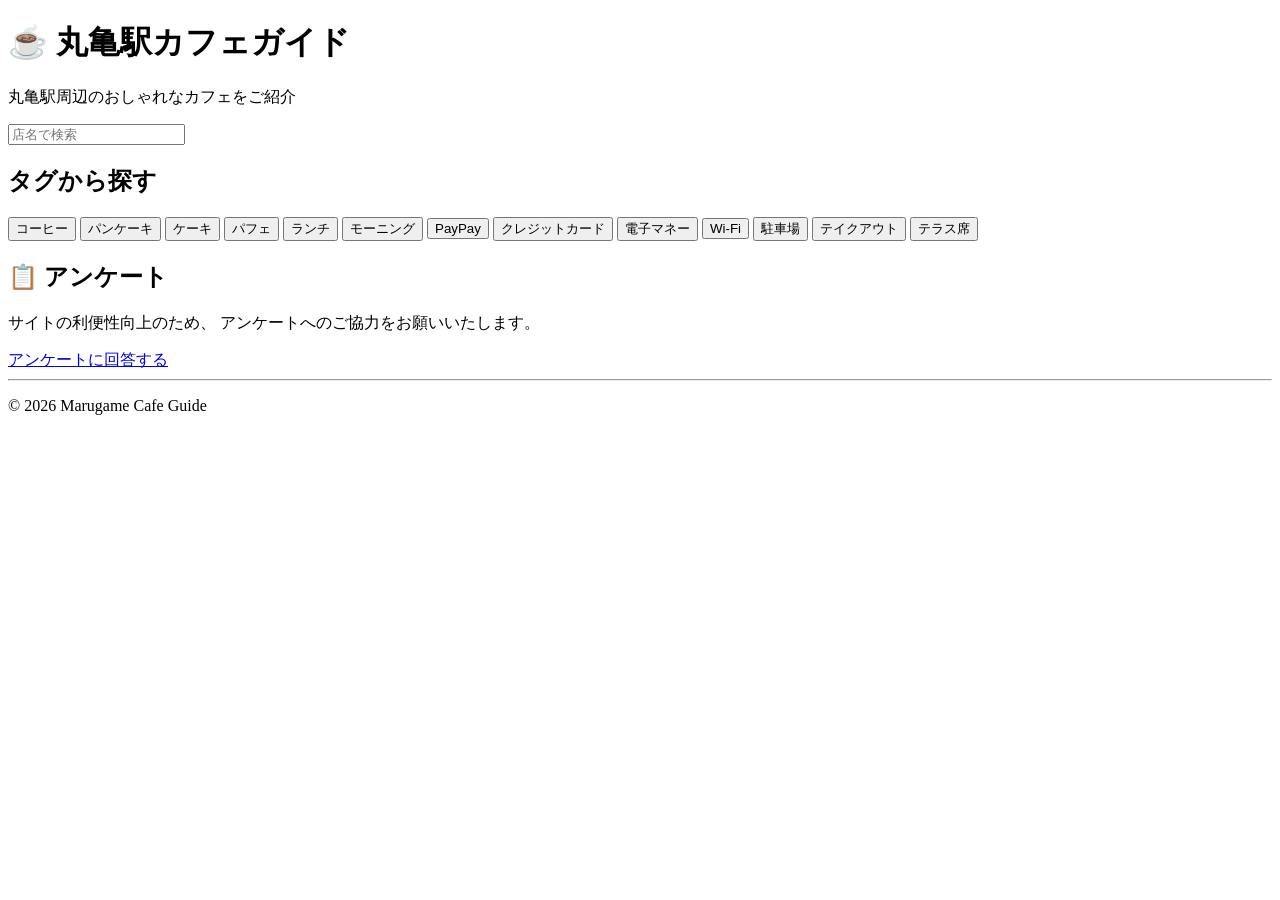
==== index.html @ 2c44eebe "Update index.html" ====
<!DOCTYPE html>
<html lang="ja">
<head>
    <meta charset="UTF-8">
    <meta name="viewport" content="width=device-width, initial-scale=1.0">
    <title>丸亀駅カフェガイド</title>

    <link rel="stylesheet" href="style.css">
</head>

<body>

<header class="hero">
    <h1>☕ 丸亀駅カフェガイド</h1>
    <p>丸亀駅周辺のおしゃれなカフェをご紹介</p>
</header>

<section class="search-area">

    <input
        type="text"
        id="searchInput"
        placeholder="店名で検索">

    <h2>タグから探す</h2>

    <div class="tag-area">

        <button class="tag">コーヒー</button>
        <button class="tag">パンケーキ</button>
        <button class="tag">ケーキ</button>
        <button class="tag">パフェ</button>
        <button class="tag">ランチ</button>
        <button class="tag">モーニング</button>

        <button class="tag">PayPay</button>
        <button class="tag">クレジットカード</button>
        <button class="tag">電子マネー</button>

        <button class="tag">Wi-Fi</button>
        <button class="tag">駐車場</button>
        <button class="tag">テイクアウト</button>
        <button class="tag">テラス席</button>

    </div>

</section>

<main>

<section id="cafeList" class="cafe-grid">

<!-- カフェカードをscript.jsで表示 -->

</section>

</main>

<footer>

<section class="survey">

<h2>📋 アンケート</h2>

<p>
サイトの利便性向上のため、
アンケートへのご協力をお願いいたします。
</p>

<a href="#" class="survey-button">
アンケートに回答する
</a>

</section>

<hr>

<p class="copyright">
© 2026 Marugame Cafe Guide
</p>

</footer>

<script src="script.js"></script>

</body>
</html>
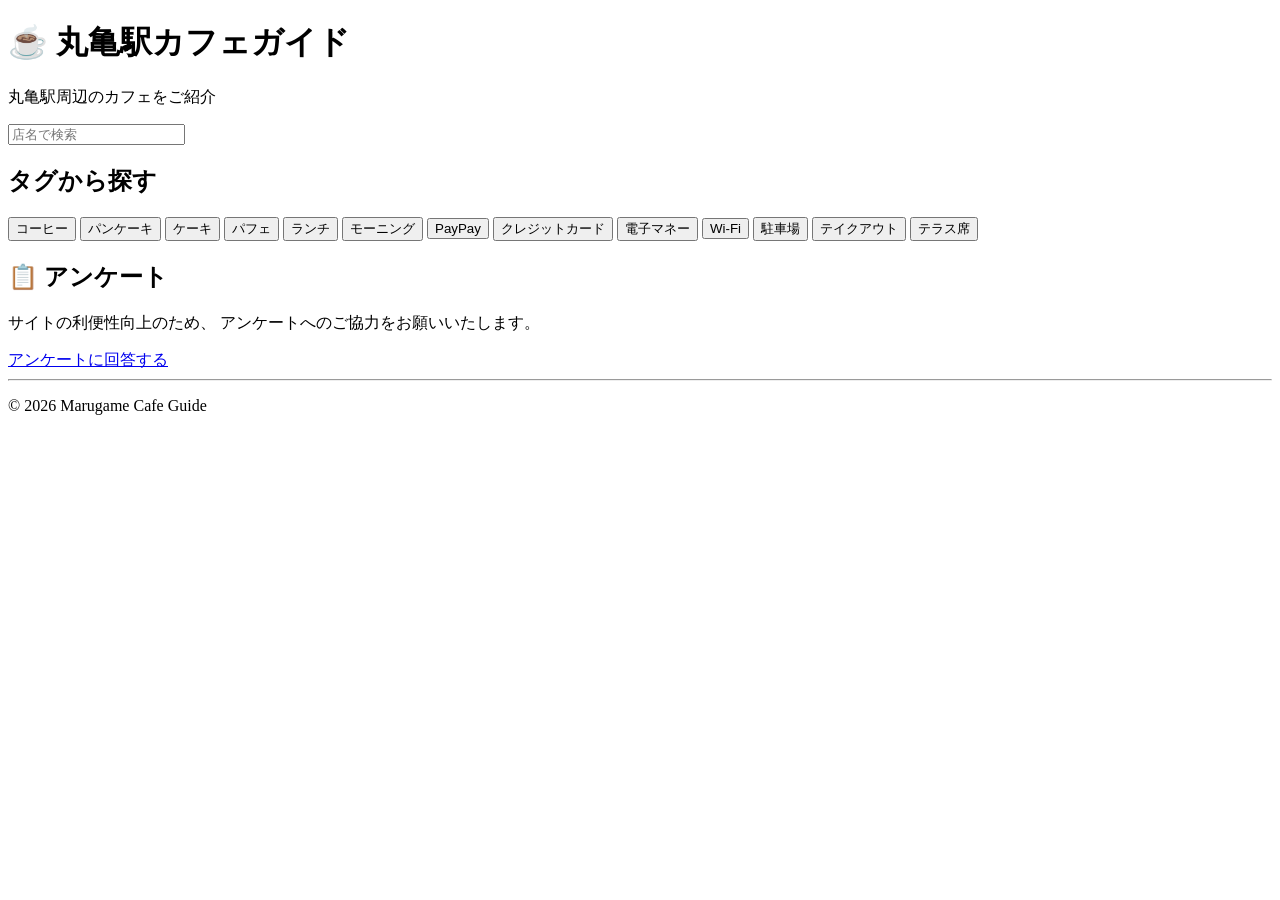
==== commit bae62aa8: "Update index.html" ====
--- a/index.html
+++ b/index.html
@@ -12,7 +12,7 @@
 
 <header class="hero">
     <h1>☕ 丸亀駅カフェガイド</h1>
-    <p>丸亀駅周辺のおしゃれなカフェをご紹介</p>
+    <p>丸亀駅周辺のカフェをご紹介</p>
 </header>
 
 <section class="search-area">
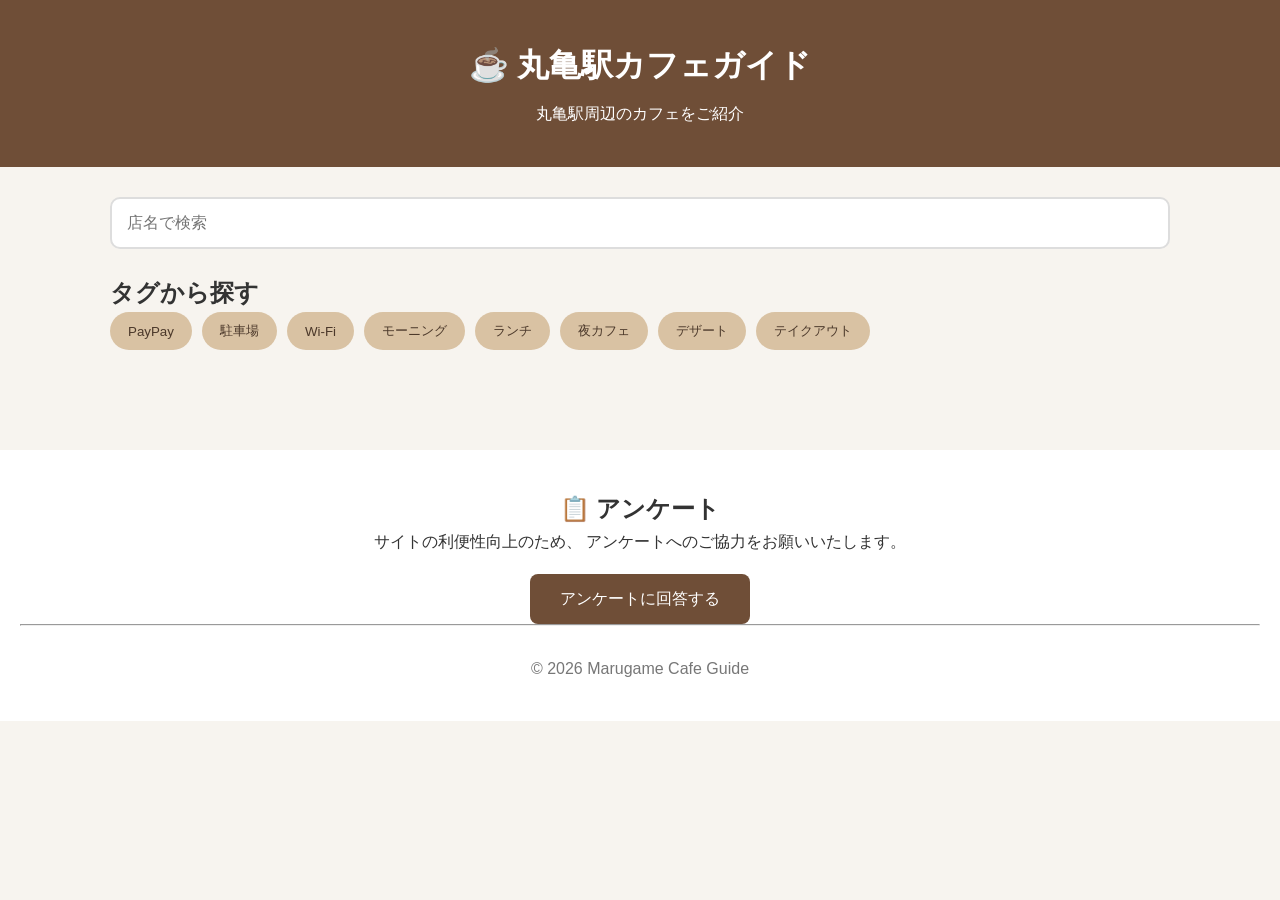
==== commit c564fcaa: "Update index.html" ====
--- a/index.html
+++ b/index.html
@@ -26,21 +26,18 @@
 
     <div class="tag-area">
 
-        <button class="tag">コーヒー</button>
-        <button class="tag">パンケーキ</button>
-        <button class="tag">ケーキ</button>
-        <button class="tag">パフェ</button>
-        <button class="tag">ランチ</button>
-        <button class="tag">モーニング</button>
+       <div class="tag-area">
 
-        <button class="tag">PayPay</button>
-        <button class="tag">クレジットカード</button>
-        <button class="tag">電子マネー</button>
+    <button class="tag">PayPay</button>
+    <button class="tag">駐車場</button>
+    <button class="tag">Wi-Fi</button>
+    <button class="tag">モーニング</button>
+    <button class="tag">ランチ</button>
+    <button class="tag">夜カフェ</button>
+    <button class="tag">デザート</button>
+    <button class="tag">テイクアウト</button>
 
-        <button class="tag">Wi-Fi</button>
-        <button class="tag">駐車場</button>
-        <button class="tag">テイクアウト</button>
-        <button class="tag">テラス席</button>
+</div>
 
     </div>
 
--- a/style.css
+++ b/style.css
@@ -0,0 +1,147 @@
+*{
+    margin:0;
+    padding:0;
+    box-sizing:border-box;
+}
+
+body{
+    font-family:"Yu Gothic","Hiragino Sans",sans-serif;
+    background:#f7f4ef;
+    color:#333;
+    line-height:1.6;
+}
+
+.hero{
+    background:#6f4e37;
+    color:white;
+    text-align:center;
+    padding:40px 20px;
+}
+
+.hero h1{
+    font-size:2rem;
+    margin-bottom:10px;
+}
+
+.hero p{
+    font-size:1rem;
+}
+
+.search-area{
+    max-width:1100px;
+    margin:30px auto;
+    padding:0 20px;
+}
+
+#searchInput{
+    width:100%;
+    padding:15px;
+    font-size:16px;
+    border:2px solid #ddd;
+    border-radius:10px;
+    margin-bottom:25px;
+}
+
+.tag-area{
+    display:flex;
+    flex-wrap:wrap;
+    gap:10px;
+}
+
+.tag{
+    border:none;
+    background:#d9c2a3;
+    color:#4b382a;
+    padding:10px 18px;
+    border-radius:20px;
+    cursor:pointer;
+    transition:.3s;
+}
+
+.tag:hover{
+    background:#6f4e37;
+    color:white;
+}
+
+.cafe-grid{
+    max-width:1100px;
+    margin:40px auto;
+    padding:0 20px;
+
+    display:grid;
+    grid-template-columns:repeat(auto-fit,minmax(230px,1fr));
+    gap:25px;
+}
+
+.card{
+    background:white;
+    border-radius:15px;
+    overflow:hidden;
+    box-shadow:0 5px 15px rgba(0,0,0,.1);
+    transition:.3s;
+}
+
+.card:hover{
+    transform:translateY(-5px);
+}
+
+.card img{
+    width:100%;
+    height:180px;
+    object-fit:cover;
+}
+
+.card-body{
+    padding:15px;
+}
+
+.card h3{
+    margin-bottom:10px;
+}
+
+.card-tags{
+    display:flex;
+    flex-wrap:wrap;
+    gap:8px;
+}
+
+.small-tag{
+    background:#eee;
+    padding:5px 10px;
+    border-radius:15px;
+    font-size:12px;
+}
+
+footer{
+    margin-top:60px;
+    background:white;
+    padding:40px 20px;
+    text-align:center;
+}
+
+.survey-button{
+    display:inline-block;
+    margin-top:20px;
+    background:#6f4e37;
+    color:white;
+    padding:12px 30px;
+    border-radius:8px;
+    text-decoration:none;
+}
+
+.survey-button:hover{
+    opacity:.9;
+}
+
+.copyright{
+    margin-top:30px;
+    color:#777;
+}
+
+@media(max-width:700px){
+
+.hero h1{
+    font-size:1.6rem;
+}
+
+}
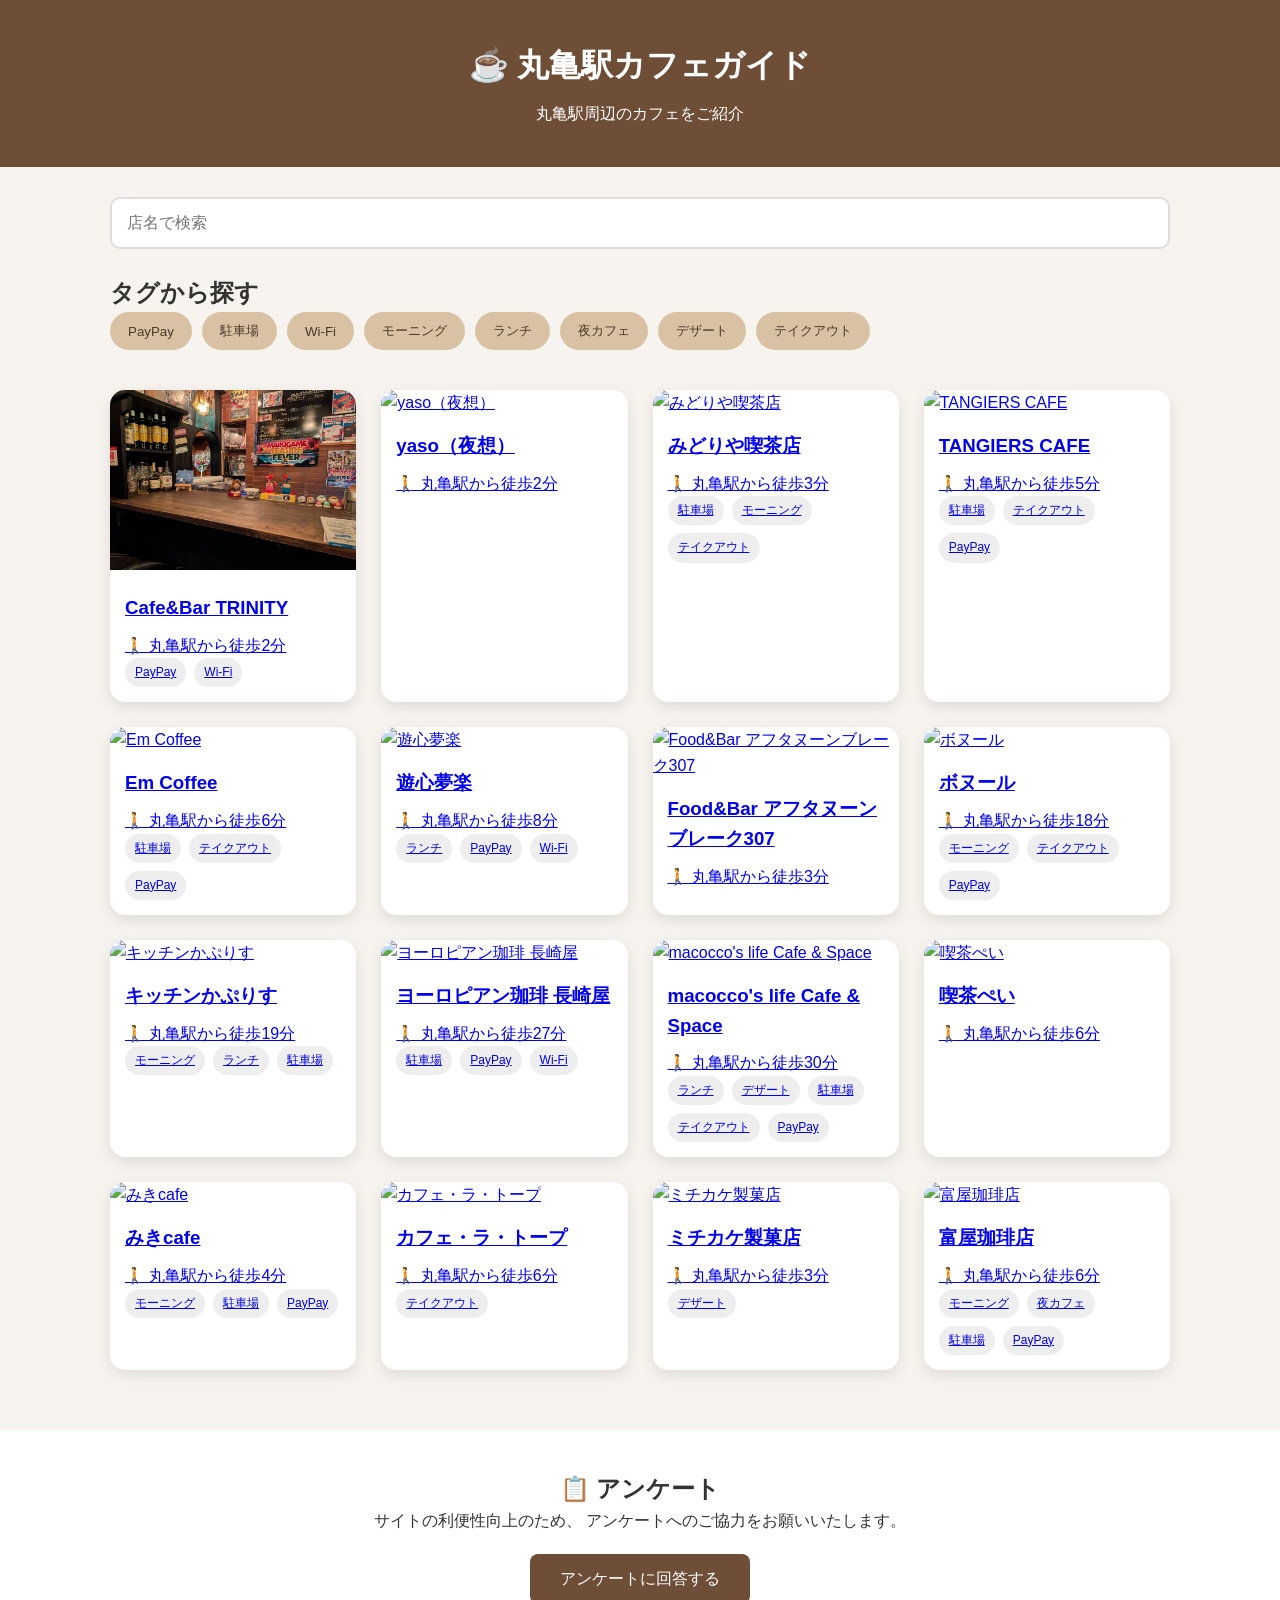
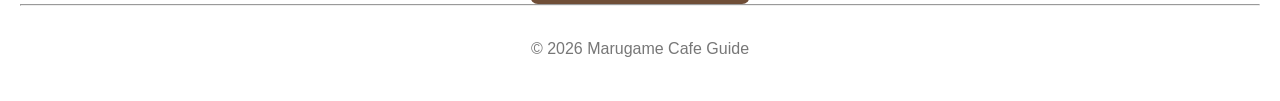
==== commit 0c855ab0: "Update index.html" ====
--- a/index.html
+++ b/index.html
@@ -26,8 +26,7 @@
 
     <div class="tag-area">
 
-       <div class="tag-area">
-
+      
     <button class="tag">PayPay</button>
     <button class="tag">駐車場</button>
     <button class="tag">Wi-Fi</button>
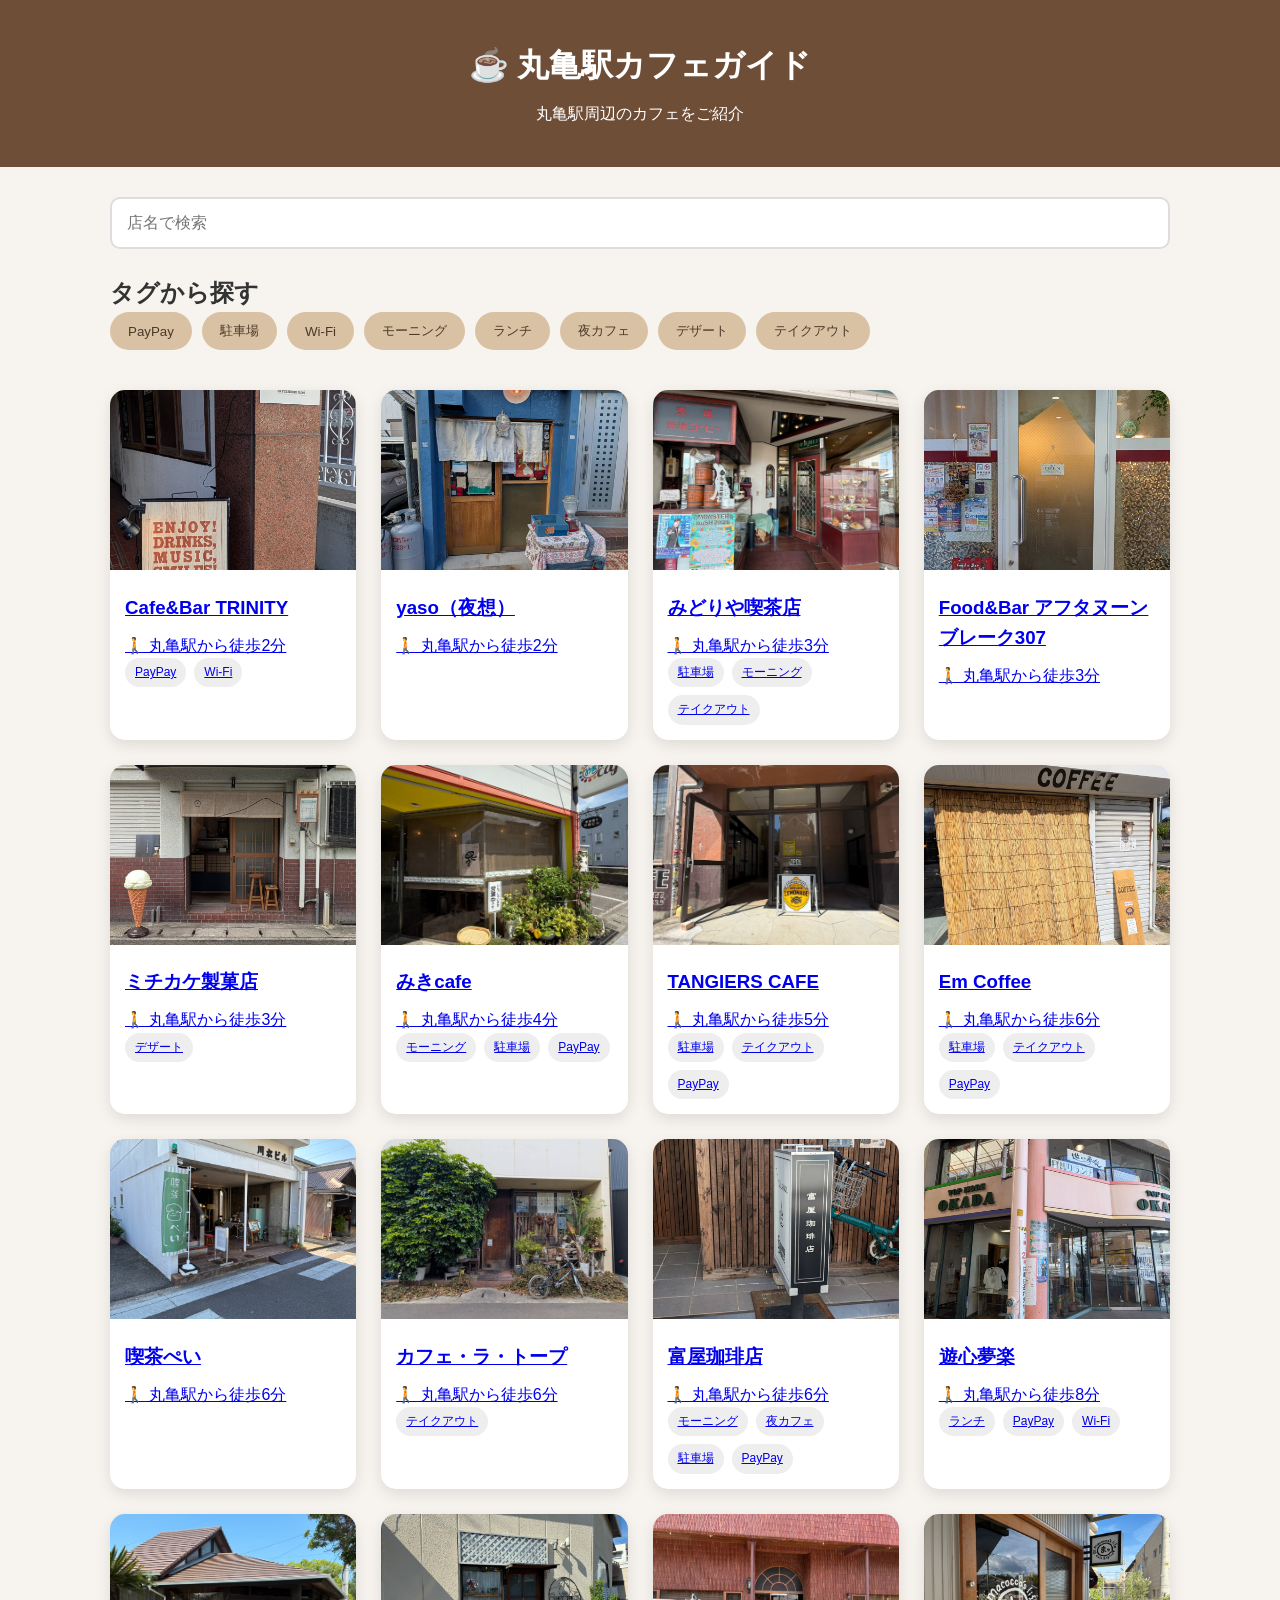
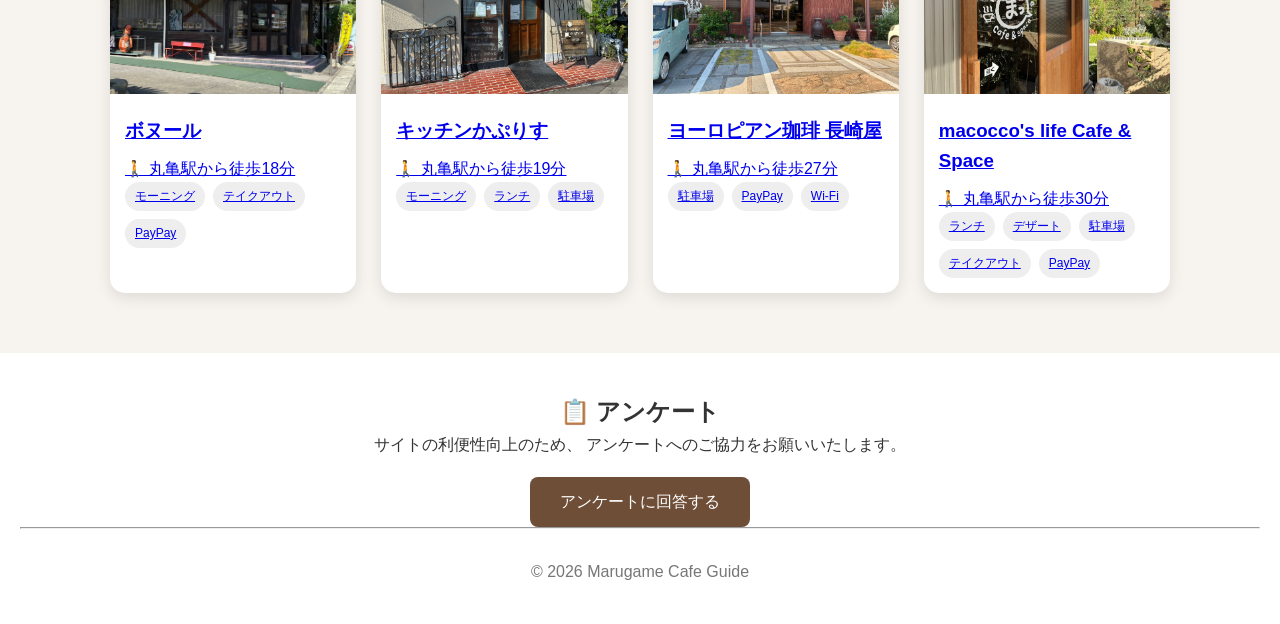
==== commit 79b25bcb: "Update index.html" ====
--- a/index.html
+++ b/index.html
@@ -63,8 +63,12 @@
 アンケートへのご協力をお願いいたします。
 </p>
 
-<a href="#" class="survey-button">
-アンケートに回答する
+<a
+    href="https://docs.google.com/forms/d/e/1FAIpQLSeXLhIgBEyisUVIdjHvfg4gjZunqNRP4gAxarr1BblFy-8raQ/viewform"
+    target="_blank"
+    class="survey-button">
+    アンケートに回答する
+
 </a>
 
 </section>
--- a/style.css
+++ b/style.css
@@ -145,3 +145,17 @@
 }
 
 }
+/* 詳細ページのメイン写真 */
+.detail-image {
+    width: 100%;
+    height: 280px;
+    object-fit: cover;
+    display: block;
+}
+
+/* スマホ */
+@media (max-width: 600px) {
+    .detail-image {
+        height: 260px;
+    }
+}
